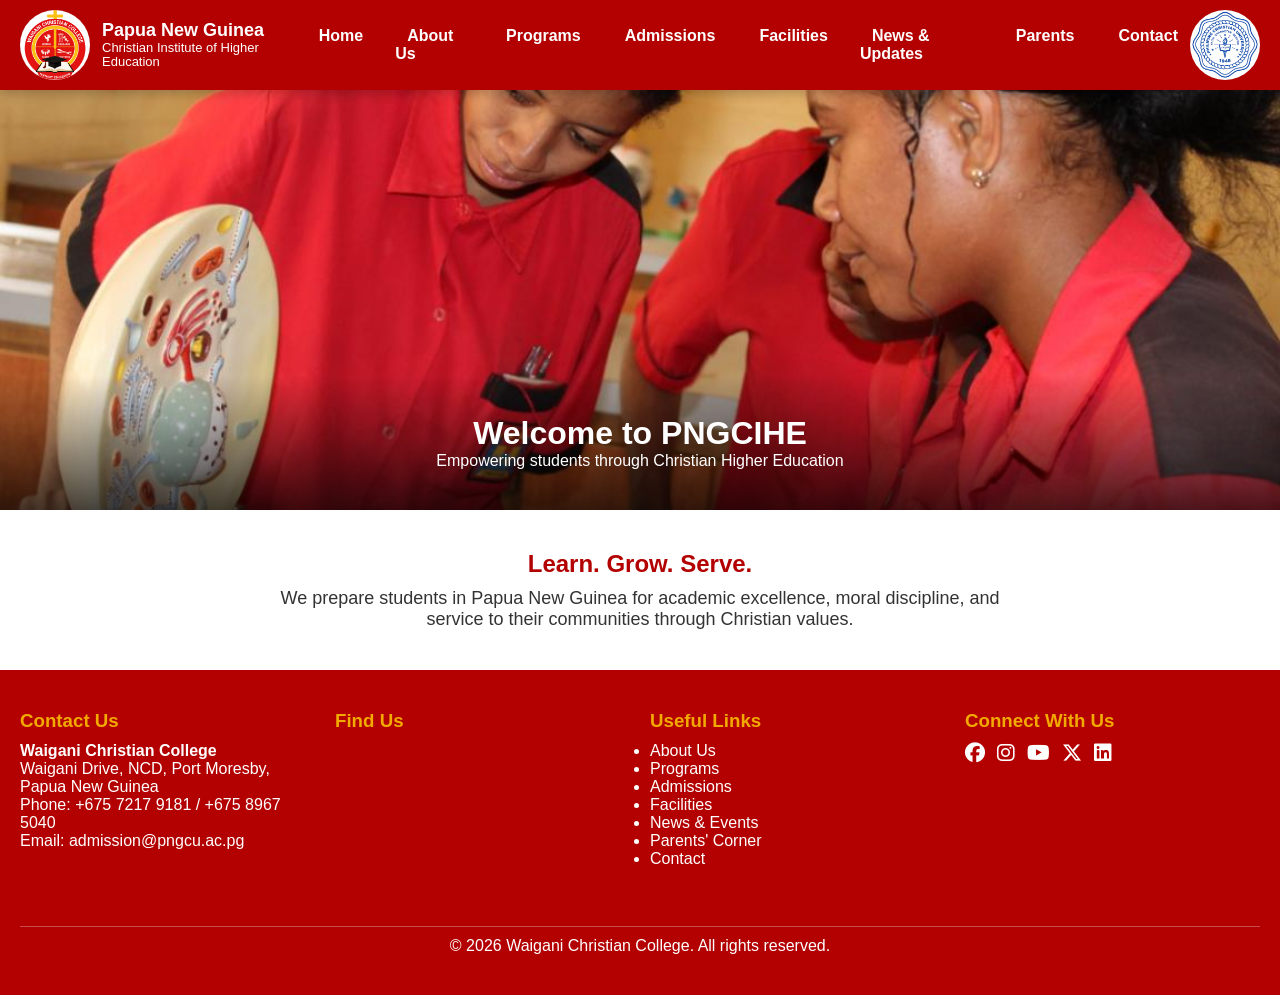
==== about.html @ 8ebc098d "Initial upload of website" ====
<!DOCTYPE html>
<html lang="en">
<head>
    <meta charset="utf-8" />
    <meta name="viewport" content="width=device-width, initial-scale=1" />
    <title>PNGC Institute of Higher Education</title>

    <!-- Font Awesome -->
    <link rel="stylesheet" href="https://cdnjs.cloudflare.com/ajax/libs/font-awesome/6.4.0/css/all.min.css" crossorigin="anonymous" />

    <style>
        :root {
            --primary: #b30000;
            --secondary: #f2a900;
            --light: #ffffff;
            --dark: #333333;
            --grey: #f1f1f1;
        }
        * {
            margin: 0;
            padding: 0;
            box-sizing: border-box;
        }
        body {
            font-family: Arial, sans-serif;
            background: var(--grey);
            color: var(--dark);
        }

        /* HEADER */
        .site-header {
            background: var(--primary);
            color: var(--light);
            padding: 10px 20px;
            position: sticky;
            top: 0;
            z-index: 1000;
            box-shadow: 0 4px 10px rgba(0,0,0,0.2);
        }
        .header-content {
            max-width: 1300px;
            margin: auto;
            display: flex;
            justify-content: space-between;
            align-items: center;
        }
        .logo-left, .logo-right {
            display: flex;
            align-items: center;
            gap: 12px;
        }
        .logo-left img, .logo-right img {
              height: 70px;
            border-radius: 50%;
        }
        .site-title {
            display: flex;
            flex-direction: column;
            line-height: 1.1;
        }
        .site-title strong {
            font-size: 18px;
        }
        .site-title span {
            font-size: 13px;
        }

        /* NAVIGATION */
        nav ul {
            list-style: none;
            display: flex;
            gap: 20px;
        }
        nav a {
            color: var(--light);
            text-decoration: none;
            font-weight: bold;
            padding: 8px 12px;
            transition: 0.3s;
        }
        nav a:hover {
            background: var(--secondary);
            color: black;
            border-radius: 5px;
        }
        .menu-toggle {
            display: none;
            font-size: 28px;
            color: white;
            background: none;
            border: none;
            cursor: pointer;
        }
        nav li {
            position: relative;
        }
        .submenu {
            display: none;
            position: absolute;
            background: white;
            min-width: 180px;
            border-radius: 5px;
            top: 100%;
            box-shadow: 0 2px 10px rgba(0,0,0,0.2);
        }
        nav li:hover .submenu {
            display: block;
        }
        .submenu a {
            color: black;
            display: block;
            padding: 10px;
        }
        .submenu a:hover {
            background: var(--grey);
        }

        /* SLIDER */
        .slider {
            position: relative;
            height: 420px;
            overflow: hidden;
        }
        .slides img {
            width: 100%;
            height: 420px;
            object-fit: cover;
            display: none;
        }
        .slides img.active {
            display: block;
        }
        .slide-overlay {
            position: absolute;
            left: 0;
            right: 0;
            bottom: 0;
            padding: 40px;
            background: linear-gradient(to top, rgba(0,0,0,0.7), transparent);
            color: white;
            text-align: center;
        }
        .slide-overlay h1 {
            font-size: 32px;
        }

        /* HERO */
        .hero {
            padding: 40px 20px;
            background: white;
            text-align: center;
        }
        .hero h2 {
            color: var(--primary);
            margin-bottom: 10px;
        }
        .hero p {
            max-width: 750px;
            margin: auto;
            font-size: 18px;
        }

        /* FOOTER */
        .site-footer {
            background: var(--primary);
            color: var(--light);
            padding: 40px 20px;
        }
        .footer-grid {
            display: grid;
            grid-template-columns: repeat(auto-fit, minmax(250px,1fr));
            gap: 20px;
            max-width: 1300px;
            margin: auto;
        }
        .footer-section h3 {
            color: var(--secondary);
            margin-bottom: 10px;
        }
        .footer-section a {
            color: var(--light);
            text-decoration: none;
        }
        .footer-bottom {
            margin-top: 20px;
            text-align: center;
            border-top: 1px solid rgba(255,255,255,0.3);
            padding-top: 10px;
        }

        /* MOBILE */
        @media(max-width: 768px) {
            .header-content {
                flex-wrap: wrap;
            }
            nav {
                width: 100%;
                order: 3;
            }
            nav ul {
                display: none;
                flex-direction: column;
                background: var(--primary);
                padding: 10px;
            }
            nav ul.active {
                display: flex;
            }
            .menu-toggle {
                display: block;
            }
            .logo-right {
                display: none;
            }
            .submenu {
                position: static;
                box-shadow: none;
                margin-left: 15px;
            }
        }
    </style>
</head>

<body>
<header class="site-header">
    <div class="header-content">
        <div class="logo-left">
            <img src="images/logo.png" alt="Logo" />
            <div class="site-title">
                <strong>Papua New Guinea</strong>
                <span>Christian Institute of Higher Education</span>
            </div>
        </div>

        <button class="menu-toggle"><i class="fa fa-bars"></i></button>

        <nav>
            <ul class="menu">
                <li><a href="index.html">Home</a></li>
                <li><a href="about.html">About Us</a>
                    <div class="submenu">
                        <a href="history.html">History</a>
                        <a href="director.html">Director's Message</a>
                        <a href="team.html">Our Team</a>
                        <a href="mission.html">Our Mission</a>
                        <a href="vision.html">Our Vision</a>
                    </div>
                </li>

                <li><a href="programs.html">Programs</a>
                    <div class="submenu">
                        <a href="early.html">Childhood Education Programs</a>
                        <a href="bachelor.html">Bachelor's Degree Program</a>
                        <a href="master.html">Master's Program</a>
                    </div>
                </li>

                <li><a href="admissions.html">Admissions</a>
                    <div class="submenu">
                        <a href="online.html">E‑Learning</a>
                        <a href="post.html">Postgraduate Admission</a>
                        <a href="under.html">Undergraduate Admission</a>
                    </div>
                </li>

                <li><a href="facilities.html">Facilities</a>
                    <div class="submenu">
                        <a href="library.html">Library</a>
                        <a href="itlab.html">ICT Lab</a>
                        <a href="cafeteria.html">Cafeteria</a>
                        <a href="dormitory.html">Dormitory</a>
                    </div>
                </li>

                <li><a href="news-events.html">News & Updates</a>
                    <div class="submenu">
                        <a href="news.html">News</a>
                        <a href="events.html">Events</a>
                        <a href="announcements.html">Announcements</a>
                    </div>
                </li>

                <li><a href="parents.html">Parents</a>
                    <div class="submenu">
                        <a href="fees.html">School Fees</a>
                        <a href="handbook.html">Parent Handbook</a>
                        <a href="support.html">Support Services</a>
                    </div>
                </li>

                <li><a href="contact.html">Contact</a>
                    <div class="submenu">
                        <a href="enquiry.html">General Enquiry</a>
                        <a href="supportdesk.html">Support Desk</a>
                    </div>
                </li>
            </ul>
        </nav>

        <div class="logo-right">
            <img src="images/logo1.png" alt="Partner Logo" />
        </div>
    </div>
</header>

<!-- SLIDER -->
<section class="slider">
    <div class="slides">
        <img src="images/p1.jpg" class="active" />
        <img src="images/p2.jpg" />
        <img src="images/p3.jpg" />
        <div class="slide-overlay">
            <h1>Welcome to PNGCIHE</h1>
            <p>Empowering students through Christian Higher Education</p>
        </div>
    </div>
</section>

<!-- HERO SECTION -->
<section class="hero">
    <h2>Learn. Grow. Serve.</h2>
    <p>We prepare students in Papua New Guinea for academic excellence, moral discipline, and service to their communities through Christian values.</p>
</section>




<footer class="site-footer">
    <div class="footer-grid">

        <!-- CONTACT -->
        <div class="footer-section">
            <h3>Contact Us</h3>
            <p><strong>Waigani Christian College</strong></p>
            <p>Waigani Drive, NCD, Port Moresby, Papua New Guinea</p>
            <p>Phone: +675 7217 9181 / +675 8967 5040</p>
            <p>Email: <a href="mailto:admission@pngcu.ac.pg">admission@pngcu.ac.pg</a></p>
        </div>

        <!-- MAP -->
        <div class="footer-section">
            <h3>Find Us</h3>
            <iframe src="https://www.google.com/maps/embed?pb=!1m18!1m12!1m3!1d3935.9574512382046!2d147.1736830738835!3d-9.42513389065288!2m3!1f0!2f0!3f0!3m2!1i1024!2i768!4f13.1!3m3!1m2!1s0x690230bb3eef64ad%3A0xd6e103934061181a!2sWaigani%20Christian%20School!5e0!3m2!1sen!2spg!4v1763118073078!5m2!1sen!2spg" width="100%" height="160" style="border:0; border-radius:5px;" allowfullscreen loading="lazy"></iframe>
        </div>

        <!-- USEFUL LINKS -->
        <div class="footer-section">
            <h3>Useful Links</h3>
            <ul>
                <li><a href="about.html">About Us</a></li>
                <li><a href="programs.html">Programs</a></li>
                <li><a href="admissions.html">Admissions</a></li>
                <li><a href="facilities.html">Facilities</a></li>
                <li><a href="news-events.html">News & Events</a></li>
                <li><a href="parents.html">Parents' Corner</a></li>
                <li><a href="contact.html">Contact</a></li>
            </ul>
        </div>

        <!-- SOCIAL MEDIA -->
        <div class="footer-section">
            <h3>Connect With Us</h3>
            <div style="display:flex; gap:12px; font-size:20px;">
                <a href="#"><i class="fab fa-facebook"></i></a>
                <a href="#"><i class="fab fa-instagram"></i></a>
                <a href="#"><i class="fab fa-youtube"></i></a>
                <a href="#"><i class="fab fa-x-twitter"></i></a>
                <a href="#"><i class="fab fa-linkedin"></i></a>
            </div>
        </div>

    </div>

    <div class="footer-bottom">
        &copy; <span id="year"></span> Waigani Christian College. All rights reserved.
    </div>
</footer>

<script>
    // Mobile menu toggle
    const menuToggle = document.querySelector('.menu-toggle');
    const menu = document.querySelector('.menu');
    
    menuToggle.addEventListener('click', () => {
        menu.classList.toggle('active');
    });

    // Slider functionality
    const slides = document.querySelectorAll('.slides img');
    let currentSlide = 0;

    function showSlide(n) {
        slides.forEach(slide => slide.classList.remove('active'));
        currentSlide = (n + slides.length) % slides.length;
        slides[currentSlide].classList.add('active');
    }

    function nextSlide() {
        showSlide(currentSlide + 1);
    }

    // Auto-advance slides every 5 seconds
    setInterval(nextSlide, 5000);

    // Year in footer
    document.getElementById("year").innerText = new Date().getFullYear();
</script>

</body>
</html>
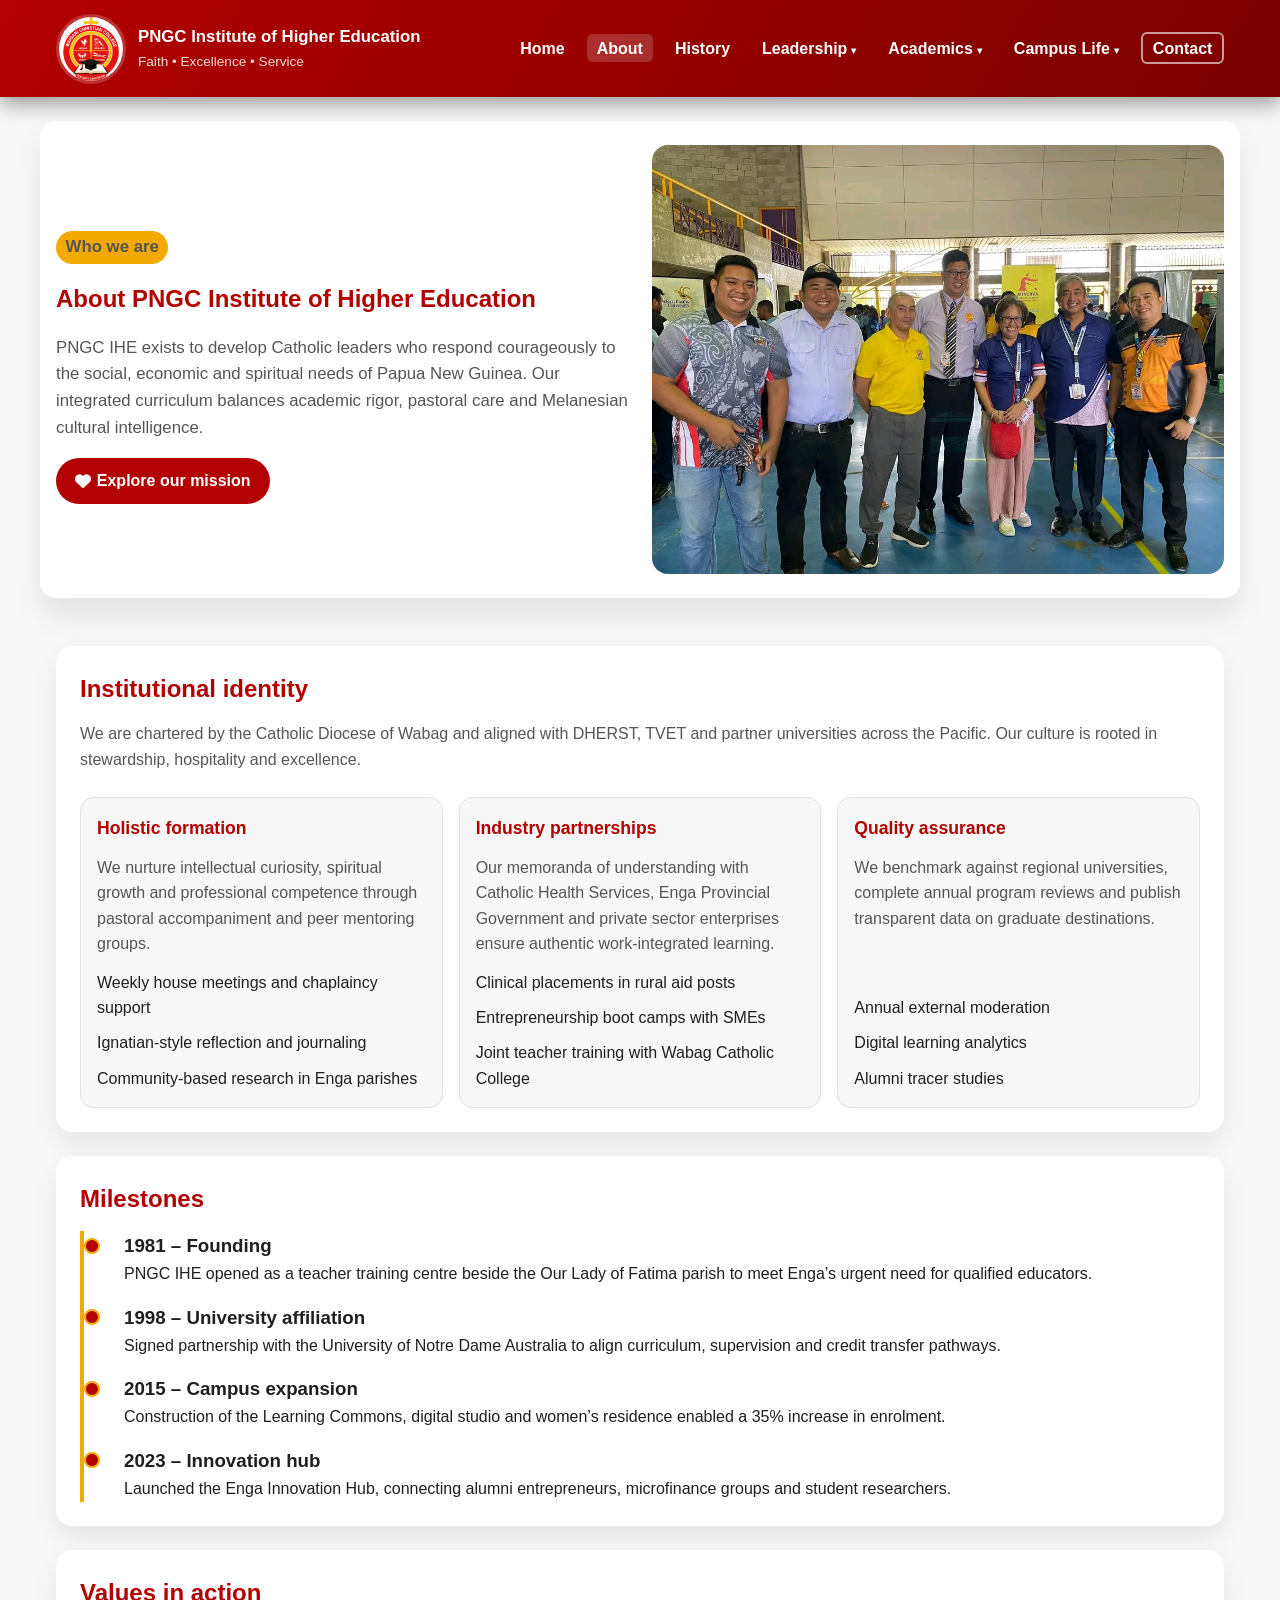
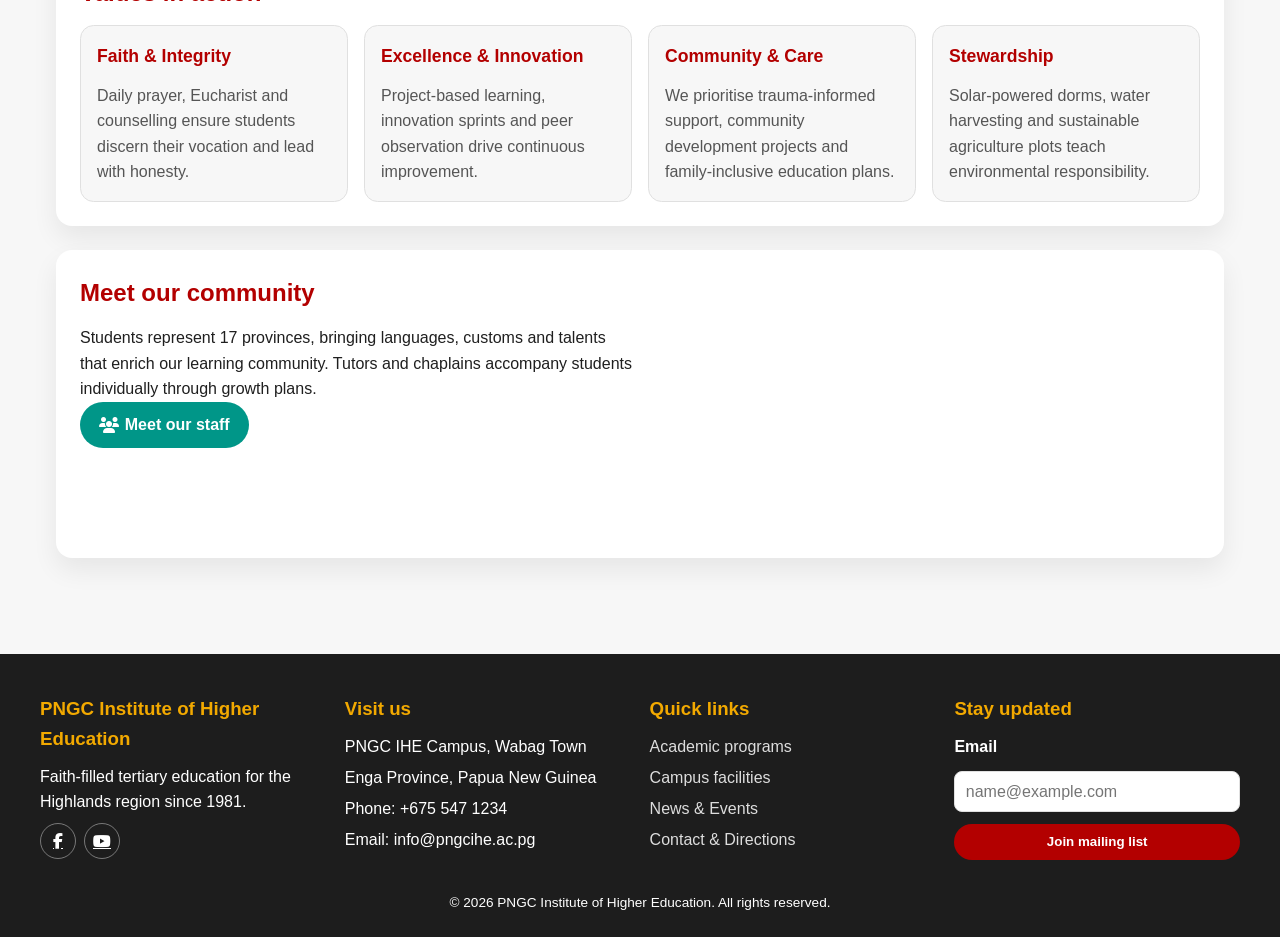
==== commit 3146f5fa: "Revamp PNGC site content" ====
--- a/about.html
+++ b/about.html
@@ -3,408 +3,200 @@
 <head>
     <meta charset="utf-8" />
     <meta name="viewport" content="width=device-width, initial-scale=1" />
-    <title>PNGC Institute of Higher Education</title>
-
-    <!-- Font Awesome -->
+    <title>About PNGC Institute of Higher Education</title>
     <link rel="stylesheet" href="https://cdnjs.cloudflare.com/ajax/libs/font-awesome/6.4.0/css/all.min.css" crossorigin="anonymous" />
-
-    <style>
-        :root {
-            --primary: #b30000;
-            --secondary: #f2a900;
-            --light: #ffffff;
-            --dark: #333333;
-            --grey: #f1f1f1;
-        }
-        * {
-            margin: 0;
-            padding: 0;
-            box-sizing: border-box;
-        }
-        body {
-            font-family: Arial, sans-serif;
-            background: var(--grey);
-            color: var(--dark);
-        }
-
-        /* HEADER */
-        .site-header {
-            background: var(--primary);
-            color: var(--light);
-            padding: 10px 20px;
-            position: sticky;
-            top: 0;
-            z-index: 1000;
-            box-shadow: 0 4px 10px rgba(0,0,0,0.2);
-        }
-        .header-content {
-            max-width: 1300px;
-            margin: auto;
-            display: flex;
-            justify-content: space-between;
-            align-items: center;
-        }
-        .logo-left, .logo-right {
-            display: flex;
-            align-items: center;
-            gap: 12px;
-        }
-        .logo-left img, .logo-right img {
-              height: 70px;
-            border-radius: 50%;
-        }
-        .site-title {
-            display: flex;
-            flex-direction: column;
-            line-height: 1.1;
-        }
-        .site-title strong {
-            font-size: 18px;
-        }
-        .site-title span {
-            font-size: 13px;
-        }
-
-        /* NAVIGATION */
-        nav ul {
-            list-style: none;
-            display: flex;
-            gap: 20px;
-        }
-        nav a {
-            color: var(--light);
-            text-decoration: none;
-            font-weight: bold;
-            padding: 8px 12px;
-            transition: 0.3s;
-        }
-        nav a:hover {
-            background: var(--secondary);
-            color: black;
-            border-radius: 5px;
-        }
-        .menu-toggle {
-            display: none;
-            font-size: 28px;
-            color: white;
-            background: none;
-            border: none;
-            cursor: pointer;
-        }
-        nav li {
-            position: relative;
-        }
-        .submenu {
-            display: none;
-            position: absolute;
-            background: white;
-            min-width: 180px;
-            border-radius: 5px;
-            top: 100%;
-            box-shadow: 0 2px 10px rgba(0,0,0,0.2);
-        }
-        nav li:hover .submenu {
-            display: block;
-        }
-        .submenu a {
-            color: black;
-            display: block;
-            padding: 10px;
-        }
-        .submenu a:hover {
-            background: var(--grey);
-        }
-
-        /* SLIDER */
-        .slider {
-            position: relative;
-            height: 420px;
-            overflow: hidden;
-        }
-        .slides img {
-            width: 100%;
-            height: 420px;
-            object-fit: cover;
-            display: none;
-        }
-        .slides img.active {
-            display: block;
-        }
-        .slide-overlay {
-            position: absolute;
-            left: 0;
-            right: 0;
-            bottom: 0;
-            padding: 40px;
-            background: linear-gradient(to top, rgba(0,0,0,0.7), transparent);
-            color: white;
-            text-align: center;
-        }
-        .slide-overlay h1 {
-            font-size: 32px;
-        }
-
-        /* HERO */
-        .hero {
-            padding: 40px 20px;
-            background: white;
-            text-align: center;
-        }
-        .hero h2 {
-            color: var(--primary);
-            margin-bottom: 10px;
-        }
-        .hero p {
-            max-width: 750px;
-            margin: auto;
-            font-size: 18px;
-        }
-
-        /* FOOTER */
-        .site-footer {
-            background: var(--primary);
-            color: var(--light);
-            padding: 40px 20px;
-        }
-        .footer-grid {
-            display: grid;
-            grid-template-columns: repeat(auto-fit, minmax(250px,1fr));
-            gap: 20px;
-            max-width: 1300px;
-            margin: auto;
-        }
-        .footer-section h3 {
-            color: var(--secondary);
-            margin-bottom: 10px;
-        }
-        .footer-section a {
-            color: var(--light);
-            text-decoration: none;
-        }
-        .footer-bottom {
-            margin-top: 20px;
-            text-align: center;
-            border-top: 1px solid rgba(255,255,255,0.3);
-            padding-top: 10px;
-        }
-
-        /* MOBILE */
-        @media(max-width: 768px) {
-            .header-content {
-                flex-wrap: wrap;
-            }
-            nav {
-                width: 100%;
-                order: 3;
-            }
-            nav ul {
-                display: none;
-                flex-direction: column;
-                background: var(--primary);
-                padding: 10px;
-            }
-            nav ul.active {
-                display: flex;
-            }
-            .menu-toggle {
-                display: block;
-            }
-            .logo-right {
-                display: none;
-            }
-            .submenu {
-                position: static;
-                box-shadow: none;
-                margin-left: 15px;
-            }
-        }
-    </style>
+    <link rel="stylesheet" href="css/site.css" />
 </head>
-
 <body>
-<header class="site-header">
-    <div class="header-content">
-        <div class="logo-left">
-            <img src="images/logo.png" alt="Logo" />
-            <div class="site-title">
-                <strong>Papua New Guinea</strong>
-                <span>Christian Institute of Higher Education</span>
-            </div>
-        </div>
-
-        <button class="menu-toggle"><i class="fa fa-bars"></i></button>
-
-        <nav>
-            <ul class="menu">
-                <li><a href="index.html">Home</a></li>
-                <li><a href="about.html">About Us</a>
-                    <div class="submenu">
-                        <a href="history.html">History</a>
-                        <a href="director.html">Director's Message</a>
-                        <a href="team.html">Our Team</a>
-                        <a href="mission.html">Our Mission</a>
-                        <a href="vision.html">Our Vision</a>
-                    </div>
-                </li>
-
-                <li><a href="programs.html">Programs</a>
-                    <div class="submenu">
-                        <a href="early.html">Childhood Education Programs</a>
-                        <a href="bachelor.html">Bachelor's Degree Program</a>
-                        <a href="master.html">Master's Program</a>
-                    </div>
-                </li>
-
-                <li><a href="admissions.html">Admissions</a>
-                    <div class="submenu">
-                        <a href="online.html">E‑Learning</a>
-                        <a href="post.html">Postgraduate Admission</a>
-                        <a href="under.html">Undergraduate Admission</a>
-                    </div>
-                </li>
-
-                <li><a href="facilities.html">Facilities</a>
-                    <div class="submenu">
-                        <a href="library.html">Library</a>
-                        <a href="itlab.html">ICT Lab</a>
-                        <a href="cafeteria.html">Cafeteria</a>
-                        <a href="dormitory.html">Dormitory</a>
-                    </div>
-                </li>
-
-                <li><a href="news-events.html">News & Updates</a>
-                    <div class="submenu">
-                        <a href="news.html">News</a>
-                        <a href="events.html">Events</a>
-                        <a href="announcements.html">Announcements</a>
-                    </div>
-                </li>
-
-                <li><a href="parents.html">Parents</a>
-                    <div class="submenu">
-                        <a href="fees.html">School Fees</a>
-                        <a href="handbook.html">Parent Handbook</a>
-                        <a href="support.html">Support Services</a>
-                    </div>
-                </li>
-
-                <li><a href="contact.html">Contact</a>
-                    <div class="submenu">
-                        <a href="enquiry.html">General Enquiry</a>
-                        <a href="supportdesk.html">Support Desk</a>
-                    </div>
-                </li>
-            </ul>
-        </nav>
-
-        <div class="logo-right">
-            <img src="images/logo1.png" alt="Partner Logo" />
-        </div>
-    </div>
-</header>
-
-<!-- SLIDER -->
-<section class="slider">
-    <div class="slides">
-        <img src="images/p1.jpg" class="active" />
-        <img src="images/p2.jpg" />
-        <img src="images/p3.jpg" />
-        <div class="slide-overlay">
-            <h1>Welcome to PNGCIHE</h1>
-            <p>Empowering students through Christian Higher Education</p>
-        </div>
-    </div>
-</section>
-
-<!-- HERO SECTION -->
-<section class="hero">
-    <h2>Learn. Grow. Serve.</h2>
-    <p>We prepare students in Papua New Guinea for academic excellence, moral discipline, and service to their communities through Christian values.</p>
-</section>
-
-
-
-
-<footer class="site-footer">
-    <div class="footer-grid">
-
-        <!-- CONTACT -->
-        <div class="footer-section">
-            <h3>Contact Us</h3>
-            <p><strong>Waigani Christian College</strong></p>
-            <p>Waigani Drive, NCD, Port Moresby, Papua New Guinea</p>
-            <p>Phone: +675 7217 9181 / +675 8967 5040</p>
-            <p>Email: <a href="mailto:admission@pngcu.ac.pg">admission@pngcu.ac.pg</a></p>
-        </div>
-
-        <!-- MAP -->
-        <div class="footer-section">
-            <h3>Find Us</h3>
-            <iframe src="https://www.google.com/maps/embed?pb=!1m18!1m12!1m3!1d3935.9574512382046!2d147.1736830738835!3d-9.42513389065288!2m3!1f0!2f0!3f0!3m2!1i1024!2i768!4f13.1!3m3!1m2!1s0x690230bb3eef64ad%3A0xd6e103934061181a!2sWaigani%20Christian%20School!5e0!3m2!1sen!2spg!4v1763118073078!5m2!1sen!2spg" width="100%" height="160" style="border:0; border-radius:5px;" allowfullscreen loading="lazy"></iframe>
-        </div>
-
-        <!-- USEFUL LINKS -->
-        <div class="footer-section">
-            <h3>Useful Links</h3>
-            <ul>
-                <li><a href="about.html">About Us</a></li>
-                <li><a href="programs.html">Programs</a></li>
-                <li><a href="admissions.html">Admissions</a></li>
-                <li><a href="facilities.html">Facilities</a></li>
-                <li><a href="news-events.html">News & Events</a></li>
-                <li><a href="parents.html">Parents' Corner</a></li>
-                <li><a href="contact.html">Contact</a></li>
-            </ul>
-        </div>
-
-        <!-- SOCIAL MEDIA -->
-        <div class="footer-section">
-            <h3>Connect With Us</h3>
-            <div style="display:flex; gap:12px; font-size:20px;">
-                <a href="#"><i class="fab fa-facebook"></i></a>
-                <a href="#"><i class="fab fa-instagram"></i></a>
-                <a href="#"><i class="fab fa-youtube"></i></a>
-                <a href="#"><i class="fab fa-x-twitter"></i></a>
-                <a href="#"><i class="fab fa-linkedin"></i></a>
-            </div>
-        </div>
-
-    </div>
-
-    <div class="footer-bottom">
-        &copy; <span id="year"></span> Waigani Christian College. All rights reserved.
-    </div>
-</footer>
-
-<script>
-    // Mobile menu toggle
-    const menuToggle = document.querySelector('.menu-toggle');
-    const menu = document.querySelector('.menu');
-    
-    menuToggle.addEventListener('click', () => {
-        menu.classList.toggle('active');
-    });
-
-    // Slider functionality
-    const slides = document.querySelectorAll('.slides img');
-    let currentSlide = 0;
-
-    function showSlide(n) {
-        slides.forEach(slide => slide.classList.remove('active'));
-        currentSlide = (n + slides.length) % slides.length;
-        slides[currentSlide].classList.add('active');
-    }
-
-    function nextSlide() {
-        showSlide(currentSlide + 1);
-    }
-
-    // Auto-advance slides every 5 seconds
-    setInterval(nextSlide, 5000);
-
-    // Year in footer
-    document.getElementById("year").innerText = new Date().getFullYear();
-</script>
-
+    <header class="site-header">
+        <div class="header-content">
+            <a class="logo-group" href="index.html">
+                <img src="images/logo.png" alt="PNGC IHE crest" />
+                <div>
+                    <p class="logo-title">PNGC Institute of Higher Education</p>
+                    <p class="logo-subtitle">Faith • Excellence • Service</p>
+                </div>
+            </a>
+            <button class="menu-toggle" aria-label="Toggle navigation" aria-expanded="false">
+                <i class="fas fa-bars"></i>
+            </button>
+            <nav aria-label="Main navigation">
+                <ul class="menu" id="main-menu">
+                    <li><a href="index.html">Home</a></li>
+                    <li><a href="about.html" class="active">About</a></li>
+                    <li><a href="history.html">History</a></li>
+                    <li class="has-submenu">
+                        <a href="director.html">Leadership</a>
+                        <ul class="submenu">
+                            <li><a href="director.html">Director</a></li>
+                            <li><a href="team.html">Team</a></li>
+                        </ul>
+                    </li>
+                    <li class="has-submenu">
+                        <a href="programs.html">Academics</a>
+                        <ul class="submenu">
+                            <li><a href="programs.html">Programs</a></li>
+                            <li><a href="admissions.html">Admissions</a></li>
+                            <li><a href="mission.html">Mission & Values</a></li>
+                            <li><a href="vision.html">Vision 2030</a></li>
+                        </ul>
+                    </li>
+                    <li class="has-submenu">
+                        <a href="facilities.html">Campus Life</a>
+                        <ul class="submenu">
+                            <li><a href="facilities.html">Facilities</a></li>
+                            <li><a href="parents.html">Parents</a></li>
+                            <li><a href="news-events.html">News & Events</a></li>
+                        </ul>
+                    </li>
+                    <li><a href="contact.html" class="btn-link">Contact</a></li>
+                </ul>
+            </nav>
+        </div>
+    </header>
+
+    <section class="hero">
+        <div>
+            <p class="badge">Who we are</p>
+            <h1>About PNGC Institute of Higher Education</h1>
+            <p>PNGC IHE exists to develop Catholic leaders who respond courageously to the social, economic and spiritual needs of Papua New Guinea. Our integrated curriculum balances academic rigor, pastoral care and Melanesian cultural intelligence.</p>
+            <a href="mission.html" class="btn"><i class="fas fa-heart"></i> Explore our mission</a>
+        </div>
+        <img src="images/carexpo3.jpg" alt="Students presenting a project" />
+    </section>
+
+    <main>
+        <section class="content-section">
+            <h2 class="section-title">Institutional identity</h2>
+            <p class="section-lead">We are chartered by the Catholic Diocese of Wabag and aligned with DHERST, TVET and partner universities across the Pacific. Our culture is rooted in stewardship, hospitality and excellence.</p>
+            <div class="card-grid">
+                <article class="card">
+                    <h3>Holistic formation</h3>
+                    <p>We nurture intellectual curiosity, spiritual growth and professional competence through pastoral accompaniment and peer mentoring groups.</p>
+                    <ul class="resource-list">
+                        <li>Weekly house meetings and chaplaincy support</li>
+                        <li>Ignatian-style reflection and journaling</li>
+                        <li>Community-based research in Enga parishes</li>
+                    </ul>
+                </article>
+                <article class="card">
+                    <h3>Industry partnerships</h3>
+                    <p>Our memoranda of understanding with Catholic Health Services, Enga Provincial Government and private sector enterprises ensure authentic work-integrated learning.</p>
+                    <ul class="resource-list">
+                        <li>Clinical placements in rural aid posts</li>
+                        <li>Entrepreneurship boot camps with SMEs</li>
+                        <li>Joint teacher training with Wabag Catholic College</li>
+                    </ul>
+                </article>
+                <article class="card">
+                    <h3>Quality assurance</h3>
+                    <p>We benchmark against regional universities, complete annual program reviews and publish transparent data on graduate destinations.</p>
+                    <ul class="resource-list">
+                        <li>Annual external moderation</li>
+                        <li>Digital learning analytics</li>
+                        <li>Alumni tracer studies</li>
+                    </ul>
+                </article>
+            </div>
+        </section>
+
+        <section class="content-section">
+            <h2 class="section-title">Milestones</h2>
+            <div class="timeline">
+                <div class="timeline-item">
+                    <h3>1981 – Founding</h3>
+                    <p>PNGC IHE opened as a teacher training centre beside the Our Lady of Fatima parish to meet Enga’s urgent need for qualified educators.</p>
+                </div>
+                <div class="timeline-item">
+                    <h3>1998 – University affiliation</h3>
+                    <p>Signed partnership with the University of Notre Dame Australia to align curriculum, supervision and credit transfer pathways.</p>
+                </div>
+                <div class="timeline-item">
+                    <h3>2015 – Campus expansion</h3>
+                    <p>Construction of the Learning Commons, digital studio and women’s residence enabled a 35% increase in enrolment.</p>
+                </div>
+                <div class="timeline-item">
+                    <h3>2023 – Innovation hub</h3>
+                    <p>Launched the Enga Innovation Hub, connecting alumni entrepreneurs, microfinance groups and student researchers.</p>
+                </div>
+            </div>
+        </section>
+
+        <section class="content-section">
+            <h2 class="section-title">Values in action</h2>
+            <div class="card-grid">
+                <article class="card">
+                    <h3>Faith & Integrity</h3>
+                    <p>Daily prayer, Eucharist and counselling ensure students discern their vocation and lead with honesty.</p>
+                </article>
+                <article class="card">
+                    <h3>Excellence & Innovation</h3>
+                    <p>Project-based learning, innovation sprints and peer observation drive continuous improvement.</p>
+                </article>
+                <article class="card">
+                    <h3>Community & Care</h3>
+                    <p>We prioritise trauma-informed support, community development projects and family-inclusive education plans.</p>
+                </article>
+                <article class="card">
+                    <h3>Stewardship</h3>
+                    <p>Solar-powered dorms, water harvesting and sustainable agriculture plots teach environmental responsibility.</p>
+                </article>
+            </div>
+        </section>
+
+        <section class="content-section">
+            <div class="media-grid">
+                <div>
+                    <h2 class="section-title">Meet our community</h2>
+                    <p>Students represent 17 provinces, bringing languages, customs and talents that enrich our learning community. Tutors and chaplains accompany students individually through growth plans.</p>
+                    <a href="team.html" class="btn secondary"><i class="fas fa-users"></i> Meet our staff</a>
+                </div>
+                <iframe src="https://www.youtube.com/embed/dQw4w9WgXcQ" title="Community spotlight" allowfullscreen></iframe>
+            </div>
+        </section>
+    </main>
+
+    <footer class="site-footer">
+        <div class="footer-grid">
+            <div>
+                <h3>PNGC Institute of Higher Education</h3>
+                <p>Faith-filled tertiary education for the Highlands region since 1981.</p>
+                <div class="social-links">
+                    <a href="https://www.facebook.com/PNGCIHE" target="_blank" rel="noopener" aria-label="Facebook"><i class="fab fa-facebook-f"></i></a>
+                    <a href="https://www.youtube.com" target="_blank" rel="noopener" aria-label="YouTube"><i class="fab fa-youtube"></i></a>
+                </div>
+            </div>
+            <div>
+                <h3>Visit us</h3>
+                <ul class="footer-links">
+                    <li>PNGC IHE Campus, Wabag Town</li>
+                    <li>Enga Province, Papua New Guinea</li>
+                    <li>Phone: +675 547 1234</li>
+                    <li>Email: info@pngcihe.ac.pg</li>
+                </ul>
+            </div>
+            <div>
+                <h3>Quick links</h3>
+                <ul class="footer-links">
+                    <li><a href="programs.html">Academic programs</a></li>
+                    <li><a href="facilities.html">Campus facilities</a></li>
+                    <li><a href="news-events.html">News & Events</a></li>
+                    <li><a href="contact.html">Contact & Directions</a></li>
+                </ul>
+            </div>
+            <div>
+                <h3>Stay updated</h3>
+                <form class="newsletter-form">
+                    <label for="newsletter-email-about">Email</label>
+                    <input type="email" id="newsletter-email-about" placeholder="name@example.com" required />
+                    <button type="submit">Join mailing list</button>
+                </form>
+            </div>
+        </div>
+        <div class="footer-bottom">
+            <p>&copy; <span id="year"></span> PNGC Institute of Higher Education. All rights reserved.</p>
+        </div>
+    </footer>
+    <script src="js/script.js"></script>
 </body>
-</html>+</html>
--- a/css/site.css
+++ b/css/site.css
@@ -0,0 +1,578 @@
+:root {
+    --primary: #b30000;
+    --primary-dark: #7a0000;
+    --secondary: #f2a900;
+    --accent: #009688;
+    --light: #ffffff;
+    --muted: #f7f7f7;
+    --text: #1f1f1f;
+    --text-muted: #555555;
+    --border: #e0e0e0;
+}
+
+* {
+    box-sizing: border-box;
+    margin: 0;
+    padding: 0;
+}
+
+body {
+    font-family: 'Segoe UI', Arial, sans-serif;
+    background: var(--muted);
+    color: var(--text);
+    line-height: 1.6;
+}
+
+a {
+    color: inherit;
+}
+
+img {
+    max-width: 100%;
+    display: block;
+}
+
+.site-header {
+    background: linear-gradient(120deg, var(--primary), var(--primary-dark));
+    color: var(--light);
+    position: sticky;
+    top: 0;
+    z-index: 1000;
+    box-shadow: 0 8px 18px rgba(0,0,0,0.35);
+}
+
+.header-content {
+    max-width: 1200px;
+    margin: 0 auto;
+    padding: 0.85rem 1rem;
+    display: flex;
+    align-items: center;
+    gap: 1rem;
+}
+
+.logo-group {
+    display: flex;
+    align-items: center;
+    gap: 0.75rem;
+    text-decoration: none;
+    color: var(--light);
+}
+
+.logo-group img {
+    width: 70px;
+    height: 70px;
+    border-radius: 50%;
+    border: 3px solid rgba(255,255,255,0.2);
+    object-fit: cover;
+}
+
+.logo-title {
+    font-weight: 700;
+    font-size: 1.05rem;
+}
+
+.logo-subtitle {
+    font-size: 0.85rem;
+    opacity: 0.85;
+}
+
+nav {
+    margin-left: auto;
+}
+
+.menu-toggle {
+    display: none;
+    border: none;
+    background: rgba(255,255,255,0.1);
+    color: var(--light);
+    padding: 0.4rem 0.9rem;
+    border-radius: 6px;
+    font-size: 1rem;
+}
+
+.menu {
+    list-style: none;
+    display: flex;
+    gap: 0.8rem;
+}
+
+.menu > li {
+    position: relative;
+}
+
+.menu a {
+    color: var(--light);
+    text-decoration: none;
+    font-weight: 600;
+    padding: 0.35rem 0.6rem;
+    border-radius: 6px;
+    transition: background 0.2s ease;
+}
+
+.menu a.active,
+.menu a:hover,
+.menu a:focus-visible {
+    background: rgba(255,255,255,0.18);
+}
+
+.btn-link {
+    border: 2px solid rgba(255,255,255,0.6);
+}
+
+.has-submenu > a::after {
+    content: '\25BE';
+    font-size: 0.6rem;
+    margin-left: 0.25rem;
+}
+
+.submenu {
+    position: absolute;
+    left: 0;
+    top: calc(100% + 0.3rem);
+    list-style: none;
+    background: var(--light);
+    color: var(--text);
+    border-radius: 0.5rem;
+    box-shadow: 0 12px 24px rgba(0,0,0,0.15);
+    display: none;
+    min-width: 210px;
+    padding: 0.7rem 0;
+    z-index: 1001;
+}
+
+.submenu li a {
+    display: block;
+    padding: 0.5rem 1rem;
+    color: var(--text);
+    font-weight: 500;
+}
+
+.has-submenu:focus-within > .submenu,
+.has-submenu:hover > .submenu,
+.has-submenu.open > .submenu {
+    display: block;
+}
+
+.hero,
+.slider,
+main {
+    max-width: 1200px;
+    margin: 0 auto;
+    padding: 1.5rem 1rem;
+}
+
+.hero {
+    background: var(--light);
+    border-radius: 1rem;
+    margin-top: 1.5rem;
+    display: grid;
+    grid-template-columns: repeat(auto-fit, minmax(280px,1fr));
+    gap: 1.5rem;
+    align-items: center;
+    box-shadow: 0 18px 30px rgba(0,0,0,0.08);
+}
+
+.hero h1,
+.hero h2 {
+    color: var(--primary);
+}
+
+.hero p {
+    color: var(--text-muted);
+    margin: 1rem 0;
+    font-size: 1.05rem;
+}
+
+.cta-group {
+    display: flex;
+    flex-wrap: wrap;
+    gap: 0.75rem;
+}
+
+.hero img,
+.hero video {
+    border-radius: 1rem;
+}
+
+.btn,
+button.btn,
+input[type="submit"],
+.newsletter-form button {
+    display: inline-flex;
+    align-items: center;
+    justify-content: center;
+    gap: 0.35rem;
+    background: var(--primary);
+    color: var(--light);
+    border: none;
+    padding: 0.65rem 1.2rem;
+    border-radius: 999px;
+    cursor: pointer;
+    font-weight: 600;
+    text-decoration: none;
+}
+
+.btn.secondary {
+    background: var(--accent);
+}
+
+.content-section {
+    background: var(--light);
+    border-radius: 1rem;
+    padding: 1.5rem;
+    margin: 1.5rem 0;
+    box-shadow: 0 12px 26px rgba(0,0,0,0.07);
+}
+
+.section-header {
+    display: flex;
+    flex-direction: column;
+    gap: 0.4rem;
+}
+
+.section-title {
+    font-size: 1.5rem;
+    color: var(--primary);
+    margin-bottom: 0.8rem;
+}
+
+.section-lead {
+    color: var(--text-muted);
+    margin-bottom: 1.5rem;
+}
+
+.card-grid {
+    display: grid;
+    grid-template-columns: repeat(auto-fit, minmax(240px,1fr));
+    gap: 1rem;
+}
+
+.card {
+    border: 1px solid var(--border);
+    border-radius: 0.85rem;
+    padding: 1rem;
+    background: var(--muted);
+    display: flex;
+    flex-direction: column;
+    gap: 0.8rem;
+}
+
+.card img {
+    border-radius: 0.75rem;
+    height: 160px;
+    object-fit: cover;
+}
+
+.card h3 {
+    color: var(--primary);
+    font-size: 1.1rem;
+}
+
+.card p {
+    color: var(--text-muted);
+    flex: 1;
+}
+
+.stats-grid {
+    display: grid;
+    grid-template-columns: repeat(auto-fit,minmax(160px,1fr));
+    gap: 1rem;
+}
+
+.stat {
+    background: var(--primary);
+    color: var(--light);
+    border-radius: 0.85rem;
+    padding: 1rem;
+    text-align: center;
+    box-shadow: 0 10px 18px rgba(0,0,0,0.2);
+}
+
+.stat strong {
+    display: block;
+    font-size: 2rem;
+}
+
+.media-grid {
+    display: grid;
+    grid-template-columns: repeat(auto-fit, minmax(240px,1fr));
+    gap: 1rem;
+}
+
+.media-grid iframe,
+.media-grid video {
+    width: 100%;
+    height: 260px;
+    border-radius: 0.85rem;
+    border: none;
+}
+
+.timeline {
+    border-left: 4px solid var(--secondary);
+    padding-left: 1.5rem;
+    display: flex;
+    flex-direction: column;
+    gap: 1rem;
+}
+
+.timeline-item {
+    position: relative;
+    padding-left: 1rem;
+}
+
+.timeline-item::before {
+    content: '';
+    position: absolute;
+    left: -1.5rem;
+    top: 0.4rem;
+    width: 12px;
+    height: 12px;
+    background: var(--primary);
+    border-radius: 50%;
+    border: 2px solid var(--secondary);
+}
+
+.contact-grid {
+    display: grid;
+    grid-template-columns: repeat(auto-fit, minmax(240px,1fr));
+    gap: 1rem;
+}
+
+.contact-grid iframe {
+    width: 100%;
+    min-height: 320px;
+    border: 0;
+    border-radius: 0.85rem;
+}
+
+form {
+    display: flex;
+    flex-direction: column;
+    gap: 0.75rem;
+}
+
+label {
+    font-weight: 600;
+}
+
+input,
+textarea,
+select {
+    padding: 0.65rem;
+    border-radius: 0.5rem;
+    border: 1px solid var(--border);
+    font-size: 1rem;
+}
+
+textarea {
+    min-height: 120px;
+}
+
+.gallery-grid {
+    display: grid;
+    grid-template-columns: repeat(auto-fit,minmax(220px,1fr));
+    gap: 0.75rem;
+}
+
+.gallery-grid img {
+    border-radius: 0.85rem;
+    height: 180px;
+    object-fit: cover;
+}
+
+.table {
+    width: 100%;
+    border-collapse: collapse;
+    margin-top: 1rem;
+}
+
+.table th,
+.table td {
+    padding: 0.8rem;
+    border: 1px solid var(--border);
+}
+
+.table th {
+    background: var(--primary);
+    color: var(--light);
+}
+
+.alert {
+    padding: 1rem;
+    border-radius: 0.85rem;
+    background: rgba(242,169,0,0.15);
+    border: 1px solid rgba(242,169,0,0.4);
+    margin: 1rem 0;
+}
+
+.badge {
+    display: inline-block;
+    background: var(--secondary);
+    color: var(--text);
+    padding: 0.2rem 0.6rem;
+    border-radius: 999px;
+    font-size: 0.8rem;
+    font-weight: 600;
+}
+
+.site-footer {
+    background: #1d1d1d;
+    color: var(--light);
+    margin-top: 3rem;
+    padding: 2.5rem 1rem 1.5rem;
+}
+
+.footer-grid {
+    display: grid;
+    grid-template-columns: repeat(auto-fit, minmax(220px,1fr));
+    gap: 1.2rem;
+    max-width: 1200px;
+    margin: 0 auto;
+}
+
+.footer-grid h3 {
+    color: var(--secondary);
+    margin-bottom: 0.6rem;
+}
+
+.footer-links,
+.footer-grid ul {
+    list-style: none;
+    display: flex;
+    flex-direction: column;
+    gap: 0.35rem;
+}
+
+.footer-links a {
+    color: rgba(255,255,255,0.85);
+    text-decoration: none;
+}
+
+.footer-links a:hover {
+    color: var(--secondary);
+}
+
+.social-links {
+    display: flex;
+    gap: 0.5rem;
+    margin-top: 0.5rem;
+}
+
+.social-links a {
+    width: 36px;
+    height: 36px;
+    border-radius: 50%;
+    border: 1px solid rgba(255,255,255,0.4);
+    display: inline-flex;
+    align-items: center;
+    justify-content: center;
+}
+
+.newsletter-form input {
+    width: 100%;
+}
+
+.footer-bottom {
+    text-align: center;
+    margin-top: 2rem;
+    font-size: 0.85rem;
+}
+
+.slider {
+    position: relative;
+    padding-top: 0;
+}
+
+.slides img {
+    width: 100%;
+    height: 360px;
+    object-fit: cover;
+    border-radius: 1rem;
+    display: none;
+}
+
+.slides img.active {
+    display: block;
+}
+
+.slide-overlay {
+    position: absolute;
+    bottom: 1.5rem;
+    left: 50%;
+    transform: translateX(-50%);
+    width: calc(100% - 3rem);
+    background: rgba(0,0,0,0.55);
+    color: var(--light);
+    padding: 1rem 1.5rem;
+    border-radius: 0.85rem;
+}
+
+.event-list {
+    display: flex;
+    flex-direction: column;
+    gap: 1rem;
+}
+
+.event-card {
+    border: 1px solid var(--border);
+    border-radius: 0.85rem;
+    padding: 1rem;
+    background: var(--muted);
+}
+
+.event-card strong {
+    color: var(--primary);
+}
+
+.resource-list {
+    list-style: none;
+    display: flex;
+    flex-direction: column;
+    gap: 0.6rem;
+}
+
+.resource-list a {
+    color: var(--primary);
+    text-decoration: none;
+    font-weight: 600;
+}
+
+@media (max-width: 900px) {
+    .menu-toggle {
+        display: inline-flex;
+    }
+
+    nav {
+        width: 100%;
+    }
+
+    .menu {
+        position: absolute;
+        left: 0;
+        right: 0;
+        top: 100%;
+        flex-direction: column;
+        background: var(--primary);
+        padding: 1rem;
+        display: none;
+    }
+
+    .menu.show {
+        display: flex;
+    }
+
+    .submenu {
+        position: static;
+        box-shadow: none;
+        background: rgba(255,255,255,0.1);
+        color: var(--light);
+    }
+
+    .submenu li a {
+        color: var(--light);
+    }
+
+    .slide-overlay {
+        font-size: 0.95rem;
+    }
+}
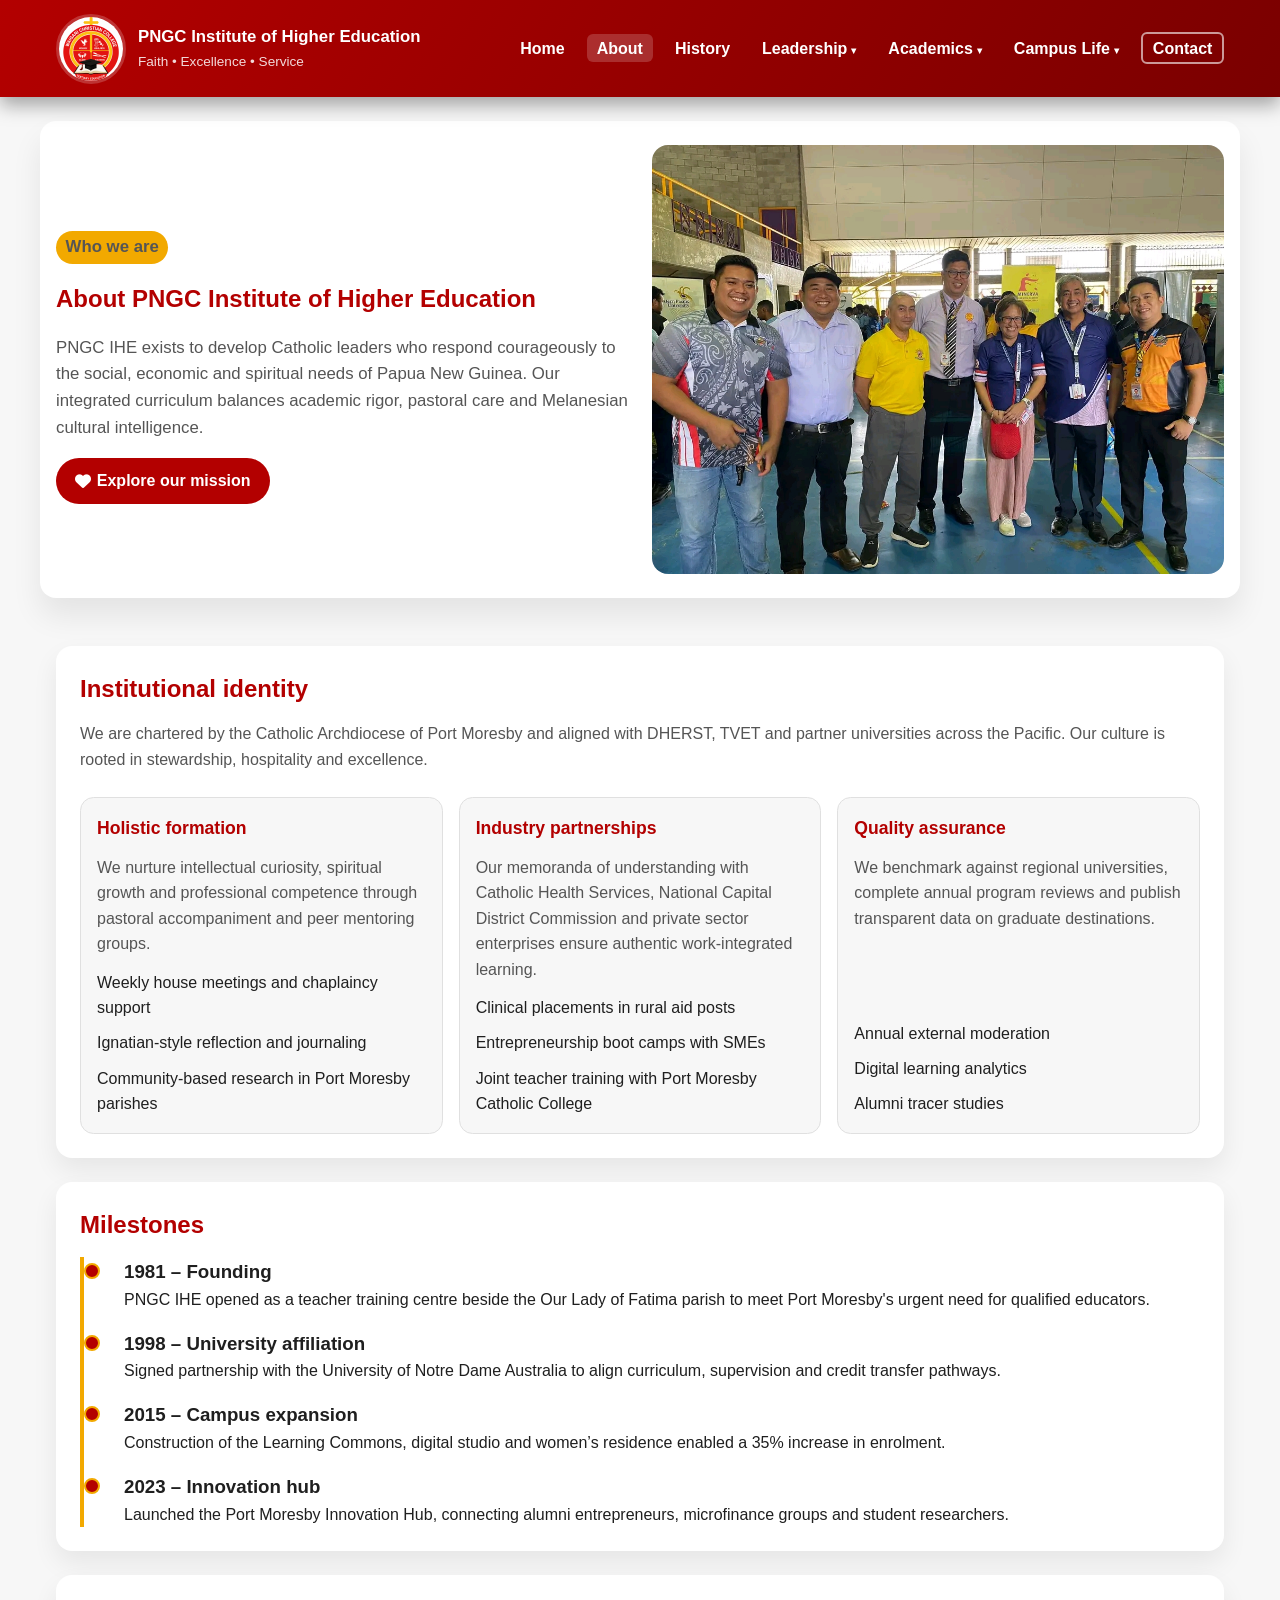
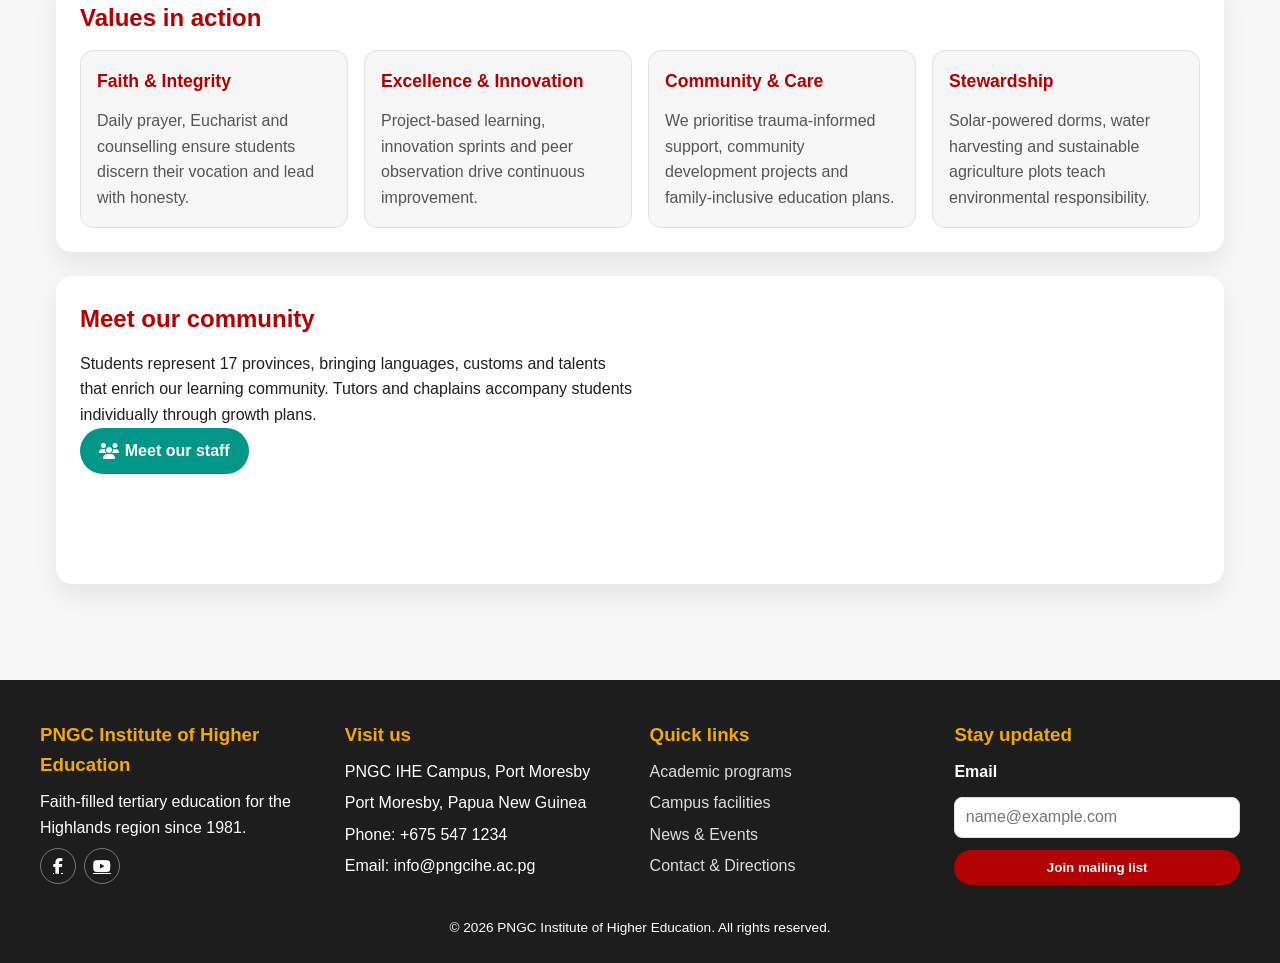
==== commit 4b563425: "Align content with Port Moresby campus" ====
--- a/about.html
+++ b/about.html
@@ -68,7 +68,7 @@
     <main>
         <section class="content-section">
             <h2 class="section-title">Institutional identity</h2>
-            <p class="section-lead">We are chartered by the Catholic Diocese of Wabag and aligned with DHERST, TVET and partner universities across the Pacific. Our culture is rooted in stewardship, hospitality and excellence.</p>
+            <p class="section-lead">We are chartered by the Catholic Archdiocese of Port Moresby and aligned with DHERST, TVET and partner universities across the Pacific. Our culture is rooted in stewardship, hospitality and excellence.</p>
             <div class="card-grid">
                 <article class="card">
                     <h3>Holistic formation</h3>
@@ -76,16 +76,16 @@
                     <ul class="resource-list">
                         <li>Weekly house meetings and chaplaincy support</li>
                         <li>Ignatian-style reflection and journaling</li>
-                        <li>Community-based research in Enga parishes</li>
+                        <li>Community-based research in Port Moresby parishes</li>
                     </ul>
                 </article>
                 <article class="card">
                     <h3>Industry partnerships</h3>
-                    <p>Our memoranda of understanding with Catholic Health Services, Enga Provincial Government and private sector enterprises ensure authentic work-integrated learning.</p>
+                    <p>Our memoranda of understanding with Catholic Health Services, National Capital District Commission and private sector enterprises ensure authentic work-integrated learning.</p>
                     <ul class="resource-list">
                         <li>Clinical placements in rural aid posts</li>
                         <li>Entrepreneurship boot camps with SMEs</li>
-                        <li>Joint teacher training with Wabag Catholic College</li>
+                        <li>Joint teacher training with Port Moresby Catholic College</li>
                     </ul>
                 </article>
                 <article class="card">
@@ -105,7 +105,7 @@
             <div class="timeline">
                 <div class="timeline-item">
                     <h3>1981 – Founding</h3>
-                    <p>PNGC IHE opened as a teacher training centre beside the Our Lady of Fatima parish to meet Enga’s urgent need for qualified educators.</p>
+                    <p>PNGC IHE opened as a teacher training centre beside the Our Lady of Fatima parish to meet Port Moresby's urgent need for qualified educators.</p>
                 </div>
                 <div class="timeline-item">
                     <h3>1998 – University affiliation</h3>
@@ -117,7 +117,7 @@
                 </div>
                 <div class="timeline-item">
                     <h3>2023 – Innovation hub</h3>
-                    <p>Launched the Enga Innovation Hub, connecting alumni entrepreneurs, microfinance groups and student researchers.</p>
+                    <p>Launched the Port Moresby Innovation Hub, connecting alumni entrepreneurs, microfinance groups and student researchers.</p>
                 </div>
             </div>
         </section>
@@ -169,8 +169,8 @@
             <div>
                 <h3>Visit us</h3>
                 <ul class="footer-links">
-                    <li>PNGC IHE Campus, Wabag Town</li>
-                    <li>Enga Province, Papua New Guinea</li>
+                    <li>PNGC IHE Campus, Port Moresby</li>
+                    <li>Port Moresby, Papua New Guinea</li>
                     <li>Phone: +675 547 1234</li>
                     <li>Email: info@pngcihe.ac.pg</li>
                 </ul>
--- a/css/site.css
+++ b/css/site.css
@@ -183,6 +183,20 @@
     font-size: 1.05rem;
 }
 
+.hero-highlights {
+    list-style: none;
+    display: flex;
+    flex-direction: column;
+    gap: 0.4rem;
+    color: var(--text);
+    margin-bottom: 1rem;
+}
+
+.hero-highlights i {
+    color: var(--accent);
+    margin-right: 0.4rem;
+}
+
 .cta-group {
     display: flex;
     flex-wrap: wrap;
@@ -192,6 +206,45 @@
 .hero img,
 .hero video {
     border-radius: 1rem;
+}
+
+.hero-media {
+    position: relative;
+    display: grid;
+    gap: 0.75rem;
+}
+
+.hero-media-card {
+    background: linear-gradient(120deg, rgba(179,0,0,0.9), rgba(242,169,0,0.85));
+    color: var(--light);
+    padding: 1rem;
+    border-radius: 0.85rem;
+    box-shadow: 0 14px 22px rgba(0,0,0,0.15);
+}
+
+.hero-media-card span {
+    display: block;
+    margin-top: 0.5rem;
+    font-size: 0.9rem;
+    opacity: 0.9;
+}
+
+.hero-social {
+    display: flex;
+    gap: 0.5rem;
+    margin-top: 1rem;
+}
+
+.hero-social a {
+    width: 40px;
+    height: 40px;
+    border-radius: 50%;
+    border: 1px solid var(--border);
+    display: inline-flex;
+    align-items: center;
+    justify-content: center;
+    color: var(--primary);
+    background: var(--muted);
 }
 
 .btn,
@@ -214,6 +267,12 @@
 
 .btn.secondary {
     background: var(--accent);
+}
+
+.btn.ghost {
+    background: transparent;
+    border: 2px solid var(--primary);
+    color: var(--primary);
 }
 
 .content-section {
@@ -537,6 +596,63 @@
     font-weight: 600;
 }
 
+.spotlight {
+    background: radial-gradient(circle at top, rgba(242,169,0,0.2), transparent 60%), var(--light);
+}
+
+.filter-tabs {
+    display: flex;
+    gap: 0.75rem;
+    flex-wrap: wrap;
+    margin-bottom: 1.5rem;
+}
+
+.tab {
+    border: 1px solid var(--border);
+    background: var(--muted);
+    padding: 0.5rem 1rem;
+    border-radius: 999px;
+    cursor: pointer;
+    font-weight: 600;
+}
+
+.tab.active {
+    border-color: var(--primary);
+    color: var(--light);
+    background: var(--primary);
+}
+
+.showcase-grid {
+    display: grid;
+    grid-template-columns: repeat(auto-fit, minmax(220px,1fr));
+    gap: 1rem;
+}
+
+.showcase-card {
+    background: var(--muted);
+    border-radius: 0.85rem;
+    padding: 1rem;
+    border: 1px solid var(--border);
+    box-shadow: 0 10px 18px rgba(0,0,0,0.05);
+    display: flex;
+    flex-direction: column;
+    gap: 0.75rem;
+}
+
+.showcase-card img,
+.showcase-card iframe,
+.showcase-card video {
+    border-radius: 0.75rem;
+    width: 100%;
+    height: 180px;
+    object-fit: cover;
+    border: none;
+}
+
+.showcase-card h3 {
+    color: var(--primary);
+}
+
 @media (max-width: 900px) {
     .menu-toggle {
         display: inline-flex;
